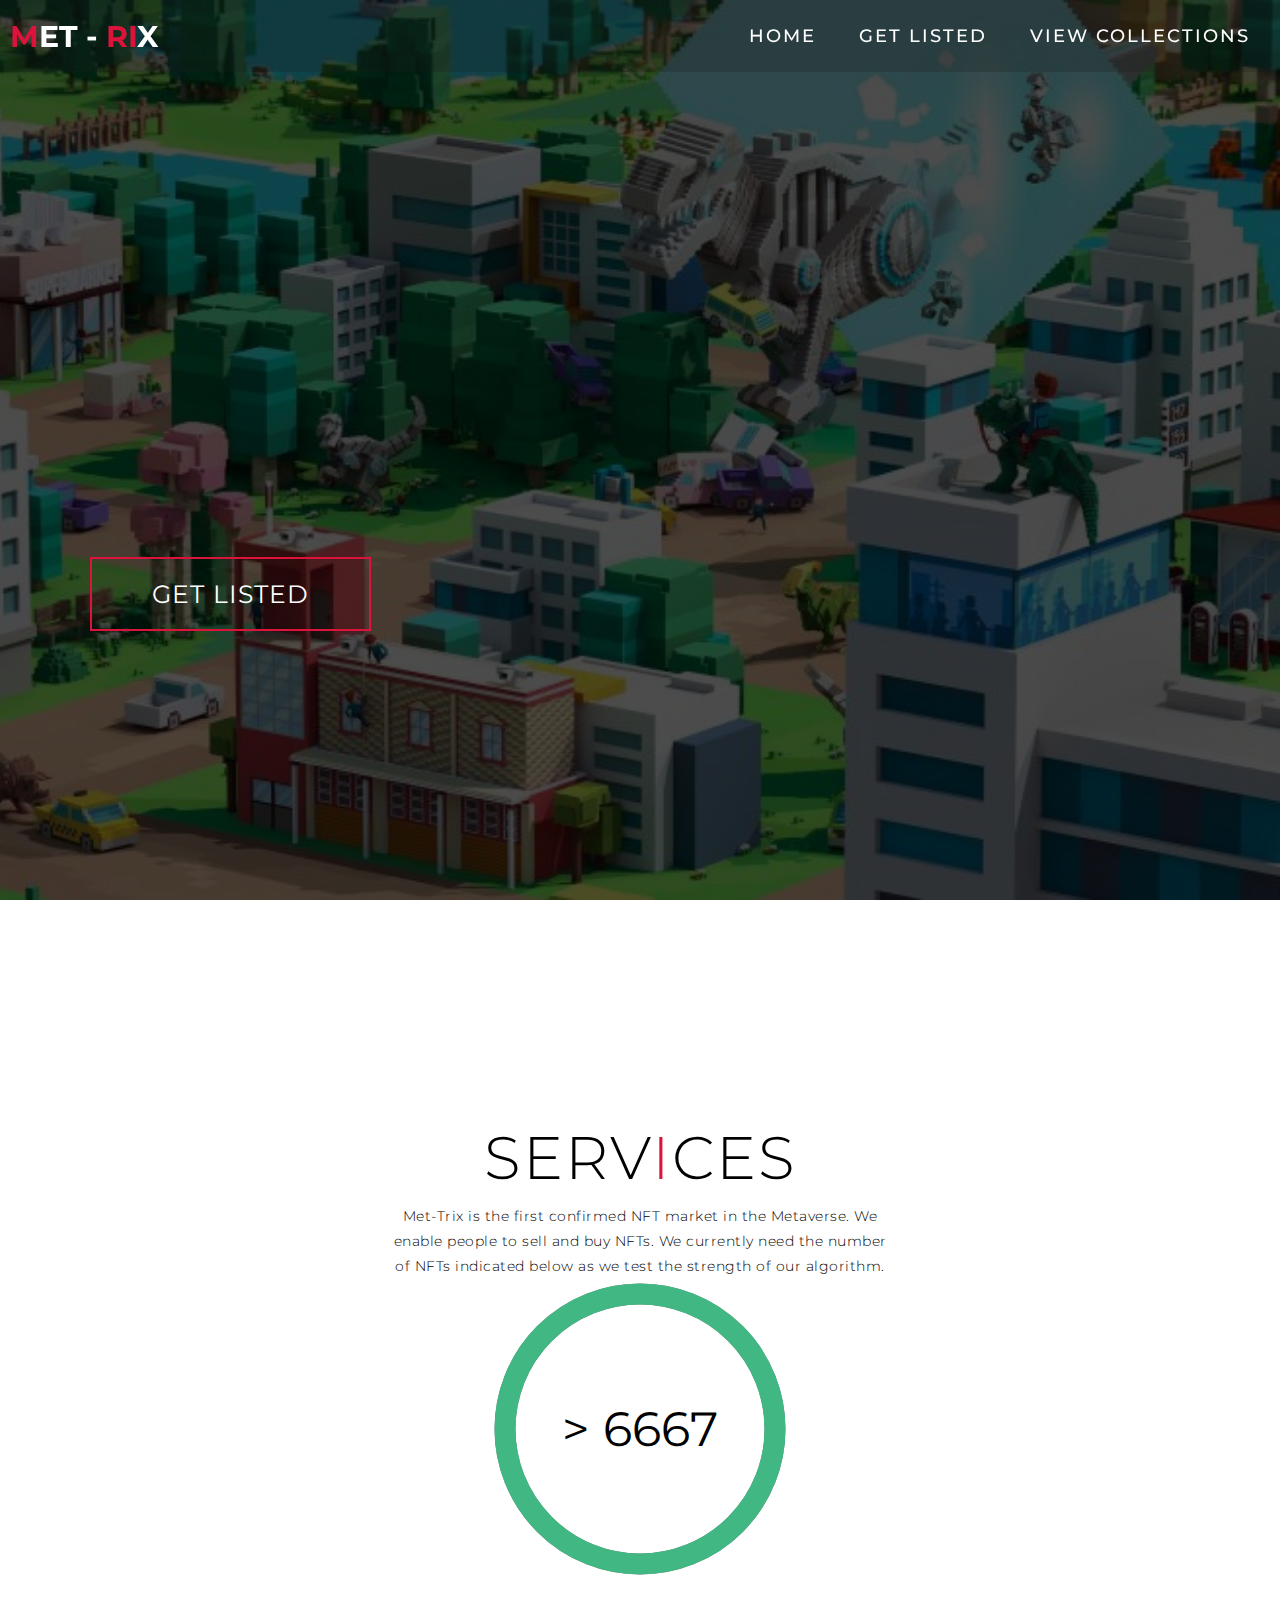
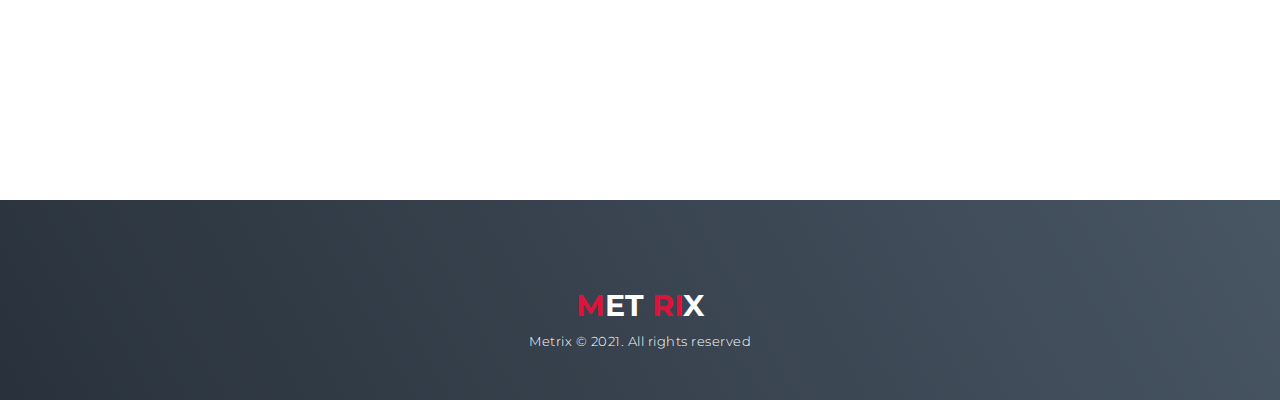
==== index.html @ 2c33fb9d "Add files via upload" ====
<!DOCTYPE html>
<html lang="en">

<head>
  <meta charset="UTF-8">
  <meta name="viewport" content="width=device-width, initial-scale=1.0">
  <link rel="stylesheet" href="style.css">
  <title>Met-rix</title>
</head>

<body>
  <!-- Header -->
  <section id="header">
    <div class="header container">
      <div class="nav-bar">
        <div class="brand">
          <a href="#hero">
            <h1><span>M</span>et - <span>ri</span>X</h1>
          </a>
        </div>
        <div class="nav-list">
          <div class="hamburger">
            <div class="bar"></div>
          </div>
          <ul>
            <li><a href="#hero" data-after="Home">Home</a></li>
            <li><a href="getlisted.html" data-after="get listed">Get Listed</a></li>
            <li><a href="#projects" data-after="Projects">View Collections</a></li>
            </ul>
        </div>
      </div>
    </div>
  </section>
  <!-- End Header -->


  <!-- Hero Section  -->
  <section id="hero">
    <div class="hero container">
      <div>
        <h1>Populate, <span></span></h1>
        <h1>NFTs in the <span></span></h1>
        <h1>Metaverse <span></span></h1>
        <a href="getlisted.html" type="button" class="cta">Get listed</a>
      </div>
    </div>
  </section>
  <!-- End Hero Section  -->

  <!-- Service Section -->
  <section id="services">
    <div class="services container">
      <div class="service-top">
        <h1 class="section-title">Serv<span>i</span>ces</h1>
        <p>Met-Trix is the first confirmed NFT market in the Metaverse. We enable people to sell and buy NFTs. We currently need the number of NFTs indicated below as we test the strength of our algorithm. </p>
        <div id="counter" align='center'></div>
      </div>
     
    </div>
  </section>
  <!-- End Service Section -->

  <!-- End Contact Section -->

  <!-- Footer -->
  <section id="footer">
    <div class="footer container">
      <div class="brand">
        <h1><span>M</span>et <span>ri</span>X</h1>
      </div>
      
      
      <p>Metrix © 2021. All rights reserved</p>
    </div>
  </section>
  <!-- End Footer -->
  <script src="./app.js"></script>
</body>

</html>
---- style.css ----
@import 'https://fonts.googleapis.com/css?family=Montserrat:300, 400, 700&display=swap';
* {
	padding: 0;
	margin: 0;
	box-sizing: border-box;
}
html {
	font-size: 10px;
	font-family: 'Montserrat', sans-serif;
	scroll-behavior: smooth;
}
a {
	text-decoration: none;
}
.container {
	min-height: 100vh;
	width: 100%;
	display: flex;
	align-items: center;
	justify-content: center;
}
img {
	height: 100%;
	width: 100%;
	object-fit: cover;
}
p {
	color: black;
	font-size: 1.4rem;
	margin-top: 5px;
	line-height: 2.5rem;
	font-weight: 300;
	letter-spacing: 0.05rem;
}
.section-title {
	font-size: 4rem;
	font-weight: 300;
	color: black;
	margin-bottom: 10px;
	text-transform: uppercase;
	letter-spacing: 0.2rem;
	text-align: center;
}
.section-title span {
	color: crimson;
}

.cta {
	display: inline-block;
	padding: 10px 30px;
	color: white;
	background-color: transparent;
	border: 2px solid crimson;
	font-size: 2rem;
	text-transform: uppercase;
	letter-spacing: 0.1rem;
	margin-top: 30px;
	transition: 0.3s ease;
	transition-property: background-color, color;
}
.cta:hover {
	color: white;
	background-color: crimson;
}
.brand h1 {
	font-size: 3rem;
	text-transform: uppercase;
	color: white;
}
.brand h1 span {
	color: crimson;
}

/* Header section */
#header {
	position: fixed;
	z-index: 1000;
	left: 0;
	top: 0;
	width: 100vw;
	height: auto;
}
#header .header {
	min-height: 8vh;
	background-color: rgba(31, 30, 30, 0.24);
	transition: 0.3s ease background-color;
}
#header .nav-bar {
	display: flex;
	align-items: center;
	justify-content: space-between;
	width: 100%;
	height: 100%;
	max-width: 1300px;
	padding: 0 10px;
}
#header .nav-list ul {
	list-style: none;
	position: absolute;
	background-color: rgb(31, 30, 30);
	width: 100vw;
	height: 100vh;
	left: 100%;
	top: 0;
	display: flex;
	flex-direction: column;
	justify-content: center;
	align-items: center;
	z-index: 1;
	overflow-x: hidden;
	transition: 0.5s ease left;
}
#header .nav-list ul.active {
	left: 0%;
}
#header .nav-list ul a {
	font-size: 2.5rem;
	font-weight: 500;
	letter-spacing: 0.2rem;
	text-decoration: none;
	color: white;
	text-transform: uppercase;
	padding: 20px;
	display: block;
}
#header .nav-list ul a::after {
	content: attr(data-after);
	position: absolute;
	top: 50%;
	left: 50%;
	transform: translate(-50%, -50%) scale(0);
	color: rgba(240, 248, 255, 0.021);
	font-size: 13rem;
	letter-spacing: 50px;
	z-index: -1;
	transition: 0.3s ease letter-spacing;
}
#header .nav-list ul li:hover a::after {
	transform: translate(-50%, -50%) scale(1);
	letter-spacing: initial;
}
#header .nav-list ul li:hover a {
	color: crimson;
}
#header .hamburger {
	height: 60px;
	width: 60px;
	display: inline-block;
	border: 3px solid white;
	border-radius: 50%;
	position: relative;
	display: flex;
	align-items: center;
	justify-content: center;
	z-index: 100;
	cursor: pointer;
	transform: scale(0.8);
	margin-right: 20px;
}
#header .hamburger:after {
	position: absolute;
	content: '';
	height: 100%;
	width: 100%;
	border-radius: 50%;
	border: 3px solid white;
	animation: hamburger_puls 1s ease infinite;
}
#header .hamburger .bar {
	height: 2px;
	width: 30px;
	position: relative;
	background-color: white;
	z-index: -1;
}
#header .hamburger .bar::after,
#header .hamburger .bar::before {
	content: '';
	position: absolute;
	height: 100%;
	width: 100%;
	left: 0;
	background-color: white;
	transition: 0.3s ease;
	transition-property: top, bottom;
}
#header .hamburger .bar::after {
	top: 8px;
}
#header .hamburger .bar::before {
	bottom: 8px;
}
#header .hamburger.active .bar::before {
	bottom: 0;
}
#header .hamburger.active .bar::after {
	top: 0;
}
/* End Header section */

/* Hero Section */
#hero {
	background-image: url(./img/bg_hero1.jpeg);
	background-size: cover;
	background-position: top center;
	position: relative;
	z-index: 1;
}
#hero::after {
	content: '';
	position: absolute;
	left: 0;
	top: 0;
	height: 100%;
	width: 100%;
	background-color: black;
	opacity: 0.7;
	z-index: -1;
}
#hero .hero {
	max-width: 1200px;
	margin: 0 auto;
	padding: 0 50px;
	justify-content: flex-start;
}
#hero h1 {
	display: block;
	width: fit-content;
	font-size: 4rem;
	position: relative;
	color: transparent;
	animation: text_reveal 0.5s ease forwards;
	animation-delay: 1s;
}
#hero h1:nth-child(1) {
	animation-delay: 1s;
}
#hero h1:nth-child(2) {
	animation-delay: 2s;
}
#hero h1:nth-child(3) {
	animation: text_reveal_name 0.5s ease forwards;
	animation-delay: 3s;
}
#hero h1 span {
	position: absolute;
	top: 0;
	left: 0;
	height: 100%;
	width: 0;
	background-color: crimson;
	animation: text_reveal_box 1s ease;
	animation-delay: 0.5s;
}
#hero h1:nth-child(1) span {
	animation-delay: 0.5s;
}
#hero h1:nth-child(2) span {
	animation-delay: 1.5s;
}
#hero h1:nth-child(3) span {
	animation-delay: 2.5s;
}

/* End Hero Section */

/* Services Section */
#services .services {
	flex-direction: column;
	text-align: center;
	max-width: 1500px;
	margin: 0 auto;
	padding: 100px 0;
}
#services .service-top {
	max-width: 500px;
	margin: 0 auto;
}
#services .service-bottom {
	display: flex;
	align-items: center;
	justify-content: center;
	flex-wrap: wrap;
	margin-top: 50px;
}
#services .service-item {
	flex-basis: 80%;
	display: flex;
	align-items: flex-start;
	justify-content: center;
	flex-direction: column;
	padding: 30px;
	border-radius: 10px;
	background-image: url(./img/img-1.png);
	background-size: cover;
	margin: 10px 5%;
	position: relative;
	z-index: 1;
	overflow: hidden;
}
#services .service-item::after {
	content: '';
	position: absolute;
	left: 0;
	top: 0;
	height: 100%;
	width: 100%;
	background-image: linear-gradient(60deg, #29323c 0%, #485563 100%);
	opacity: 0.9;
	z-index: -1;
}
#services .service-bottom .icon {
	height: 80px;
	width: 80px;
	margin-bottom: 20px;
}
#services .service-item h2 {
	font-size: 2rem;
	color: white;
	margin-bottom: 10px;
	text-transform: uppercase;
}
#services .service-item p {
	color: white;
	text-align: left;
}
/* End Services Section */

/* Projects section */
#projects .projects {
	flex-direction: column;
	max-width: 1200px;
	margin: 0 auto;
	padding: 100px 0;
}
#projects .projects-header h1 {
	margin-bottom: 50px;
}
#projects .all-projects {
	display: flex;
	align-items: center;
	justify-content: center;
	flex-direction: column;
}
#projects .project-item {
	display: flex;
	align-items: center;
	justify-content: center;
	flex-direction: column;
	width: 80%;
	margin: 20px auto;
	overflow: hidden;
	border-radius: 10px;
}
#projects .project-info {
	padding: 30px;
	flex-basis: 50%;
	height: 100%;
	display: flex;
	align-items: flex-start;
	justify-content: center;
	flex-direction: column;
	background-image: linear-gradient(60deg, #29323c 0%, #485563 100%);
	color: white;
}
#projects .project-info h1 {
	font-size: 4rem;
	font-weight: 500;
}
#projects .project-info h2 {
	font-size: 1.8rem;
	font-weight: 500;
	margin-top: 10px;
}
#projects .project-info p {
	color: white;
}
#projects .project-img {
	flex-basis: 50%;
	height: 300px;
	overflow: hidden;
	position: relative;
}
#projects .project-img:after {
	content: '';
	position: absolute;
	left: 0;
	top: 0;
	height: 100%;
	width: 100%;
	background-image: linear-gradient(60deg, #29323c 0%, #485563 100%);
	opacity: 0.7;
}
#projects .project-img img {
	transition: 0.3s ease transform;
}
#projects .project-item:hover .project-img img {
	transform: scale(1.1);
}
/* End Projects section */

/* About Section */
#about .about {
	flex-direction: column-reverse;
	text-align: center;
	max-width: 1200px;
	margin: 0 auto;
	padding: 100px 20px;
}
#about .col-left {
	width: 250px;
	height: 360px;
}
#about .col-right {
	width: 100%;
}
#about .col-right h2 {
	font-size: 1.8rem;
	font-weight: 500;
	letter-spacing: 0.2rem;
	margin-bottom: 10px;
}
#about .col-right p {
	margin-bottom: 20px;
}
#about .col-right .cta {
	color: black;
	margin-bottom: 50px;
	padding: 10px 20px;
	font-size: 2rem;
}
#about .col-left .about-img {
	height: 100%;
	width: 100%;
	position: relative;
	border: 10px solid white;
}
#about .col-left .about-img::after {
	content: '';
	position: absolute;
	left: -33px;
	top: 19px;
	height: 98%;
	width: 98%;
	border: 7px solid crimson;
	z-index: -1;
}
/* End About Section */

/* contact Section */
#contact .contact {
	flex-direction: column;
	max-width: 1200px;
	margin: 0 auto;
	width: 90%;
}
#contact .contact-items {
	/* max-width: 400px; */
	width: 100%;
}
#contact .contact-item {
	width: 80%;
	padding: 20px;
	text-align: center;
	border-radius: 10px;
	padding: 30px;
	margin: 30px;
	display: flex;
	justify-content: center;
	align-items: center;
	flex-direction: column;
	box-shadow: 0px 0px 18px 0 #0000002c;
	transition: 0.3s ease box-shadow;
}
#contact .contact-item:hover {
	box-shadow: 0px 0px 5px 0 #0000002c;
}
#contact .icon {
	width: 70px;
	margin: 0 auto;
	margin-bottom: 10px;
}
#contact .contact-info h1 {
	font-size: 2.5rem;
	font-weight: 500;
	margin-bottom: 5px;
}
#contact .contact-info h2 {
	font-size: 1.3rem;
	line-height: 2rem;
	font-weight: 500;
}
/*End contact Section */

/* Footer */
#footer {
	background-image: linear-gradient(60deg, #29323c 0%, #485563 100%);
}
#footer .footer {
	min-height: 200px;
	flex-direction: column;
	padding-top: 50px;
	padding-bottom: 10px;
}
#footer h2 {
	color: white;
	font-weight: 500;
	font-size: 1.8rem;
	letter-spacing: 0.1rem;
	margin-top: 10px;
	margin-bottom: 10px;
}
#footer .social-icon {
	display: flex;
	margin-bottom: 30px;
}
#footer .social-item {
	height: 50px;
	width: 50px;
	margin: 0 5px;
}
#footer .social-item img {
	filter: grayscale(1);
	transition: 0.3s ease filter;
}
#footer .social-item:hover img {
	filter: grayscale(0);
}
#footer p {
	color: white;
	font-size: 1.3rem;
}
/* End Footer */

/* Keyframes */
@keyframes hamburger_puls {
	0% {
		opacity: 1;
		transform: scale(1);
	}
	100% {
		opacity: 0;
		transform: scale(1.4);
	}
}
@keyframes text_reveal_box {
	50% {
		width: 100%;
		left: 0;
	}
	100% {
		width: 0;
		left: 100%;
	}
}
@keyframes text_reveal {
	100% {
		color: white;
	}
}
@keyframes text_reveal_name {
	100% {
		color: crimson;
		font-weight: 500;
	}
}
/* End Keyframes */

/* Media Query For Tablet */
@media only screen and (min-width: 768px) {
	.cta {
		font-size: 2.5rem;
		padding: 20px 60px;
	}
	h1.section-title {
		font-size: 6rem;
	}

	/* Hero */
	#hero h1 {
		font-size: 7rem;
	}
	/* End Hero */

	/* Services Section */
	#services .service-bottom .service-item {
		flex-basis: 45%;
		margin: 2.5%;
	}
	/* End Services Section */

	/* Project */
	#projects .project-item {
		flex-direction: row;
	}
	#projects .project-item:nth-child(even) {
		flex-direction: row-reverse;
	}
	#projects .project-item {
		height: 400px;
		margin: 0;
		width: 100%;
		border-radius: 0;
	}
	#projects .all-projects .project-info {
		height: 100%;
	}
	#projects .all-projects .project-img {
		height: 100%;
	}
	/* End Project */

	/* About */
	#about .about {
		flex-direction: row;
	}
	#about .col-left {
		width: 600px;
		height: 400px;
		padding-left: 60px;
	}
	#about .about .col-left .about-img::after {
		left: -45px;
		top: 34px;
		height: 98%;
		width: 98%;
		border: 10px solid crimson;
	}
	#about .col-right {
		text-align: left;
		padding: 30px;
	}
	#about .col-right h1 {
		text-align: left;
	}
	/* End About */

	/* contact  */
	#contact .contact {
		flex-direction: column;
		padding: 100px 0;
		align-items: center;
		justify-content: center;
		min-width: 20vh;
	}
	#contact .contact-items {
		width: 100%;
		display: flex;
		flex-direction: row;
		justify-content: space-evenly;
		margin: 0;
	}
	#contact .contact-item {
		width: 30%;
		margin: 0;
		flex-direction: row;
	}
	#contact .contact-item .icon {
		height: 100px;
		width: 100px;
	}
	#contact .contact-item .icon img {
		object-fit: contain;
	}
	#contact .contact-item .contact-info {
		width: 100%;
		text-align: left;
		padding-left: 20px;
	}
	/* End contact  */
}
/* End Media Query For Tablet */

/* Media Query For Desktop */
@media only screen and (min-width: 1200px) {
	/* header */
	#header .hamburger {
		display: none;
	}
	#header .nav-list ul {
		position: initial;
		display: block;
		height: auto;
		width: fit-content;
		background-color: transparent;
	}
	#header .nav-list ul li {
		display: inline-block;
	}
	#header .nav-list ul li a {
		font-size: 1.8rem;
	}
	#header .nav-list ul a:after {
		display: none;
	}
	/* End header */

	#services .service-bottom .service-item {
		flex-basis: 22%;
		margin: 1.5%;
	}
}
/* End  Media Query For Desktop */




.base-timer {
	position: relative;
	width: 300px;
	height: 300px;
  }
  
  .base-timer__svg {
	transform: scaleX(-1);
  }
  
  .base-timer__circle {
	fill: none;
	stroke: none;
  }
  
  .base-timer__path-elapsed {
	stroke-width: 7px;
	stroke: grey;
  }
  
  .base-timer__path-remaining {
	stroke-width: 7px;
	stroke-linecap: round;
	transform: rotate(90deg);
	transform-origin: center;
	transition: 1s linear all;
	fill-rule: nonzero;
	stroke: currentColor;
  }
  
  .base-timer__path-remaining.green {
	color: rgb(65, 184, 131);
  }
  
  .base-timer__path-remaining.orange {
	color: orange;
  }
  
  .base-timer__path-remaining.red {
	color: red;
  }
  
  .base-timer__label {
	position: absolute;
	width: 300px;
	height: 300px;
	top: 0;
	display: flex;
	align-items: center;
	justify-content: center;
	font-size: 48px;
  }
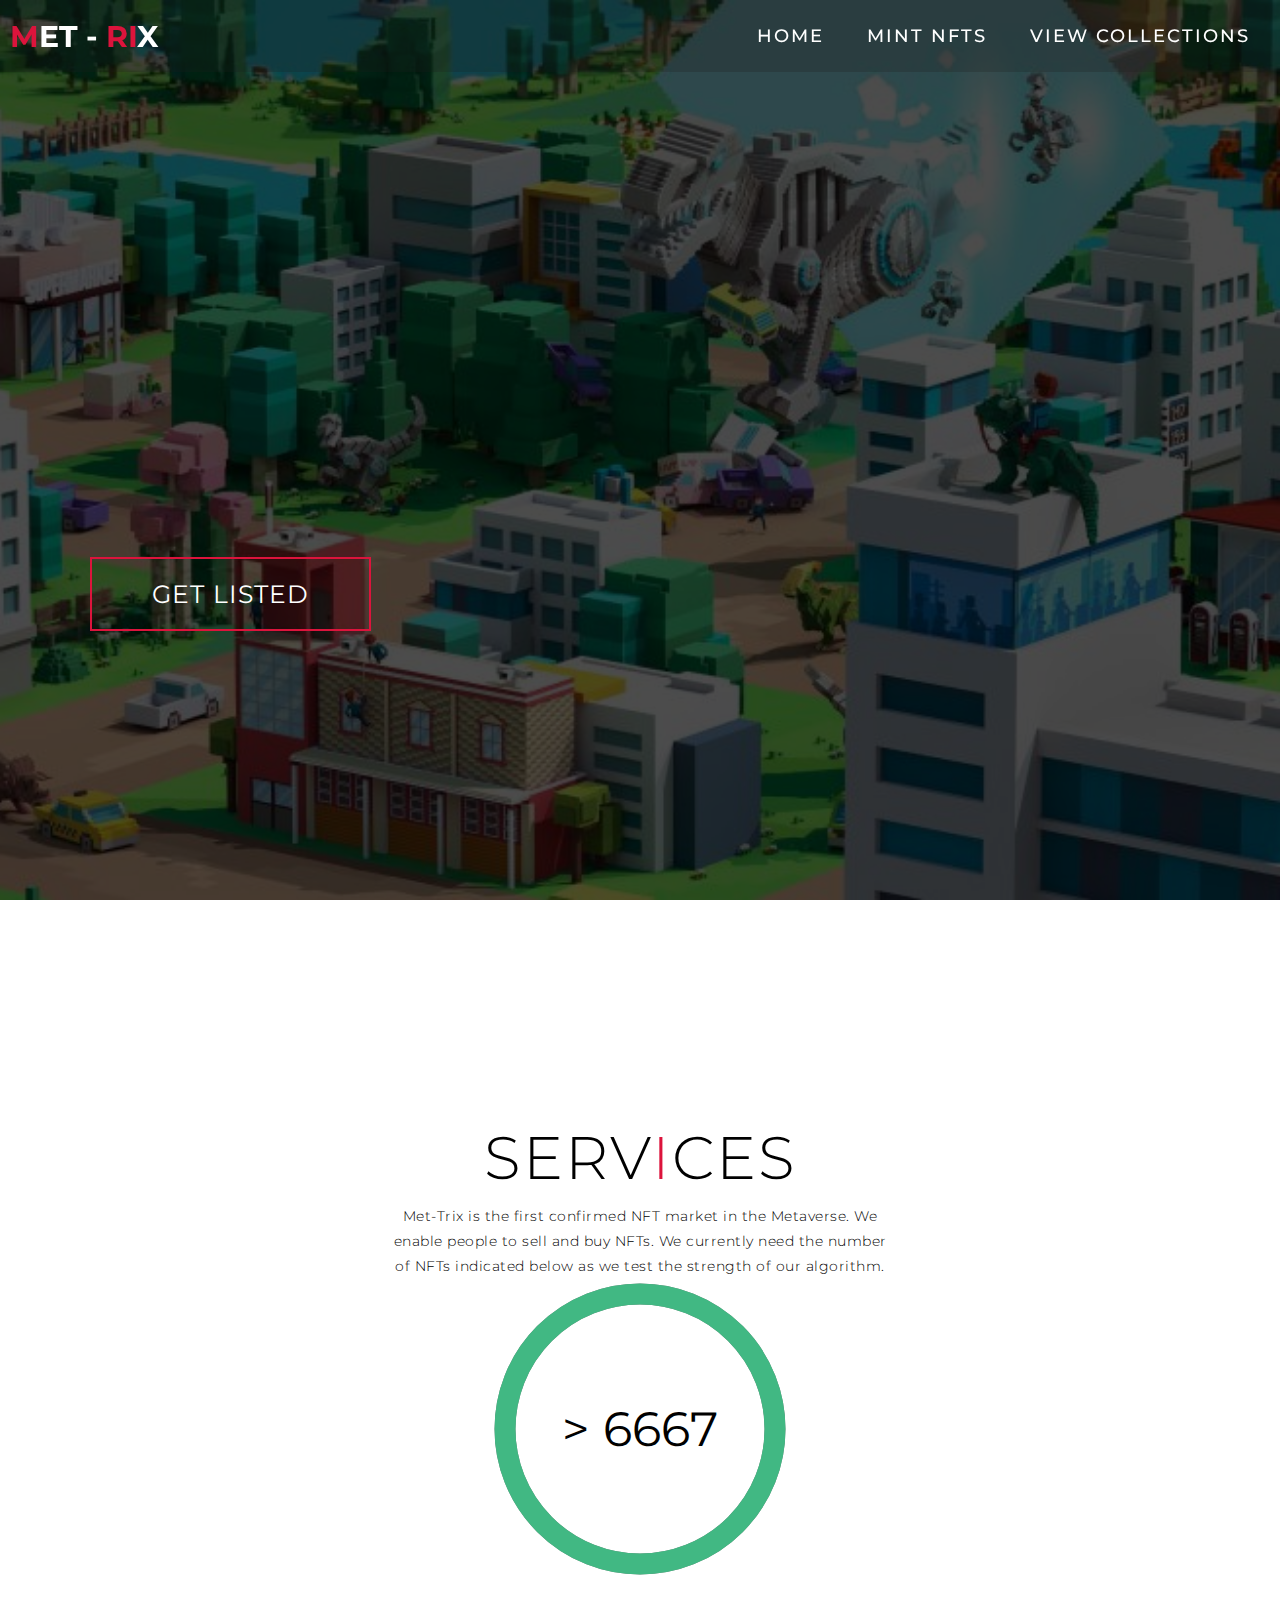
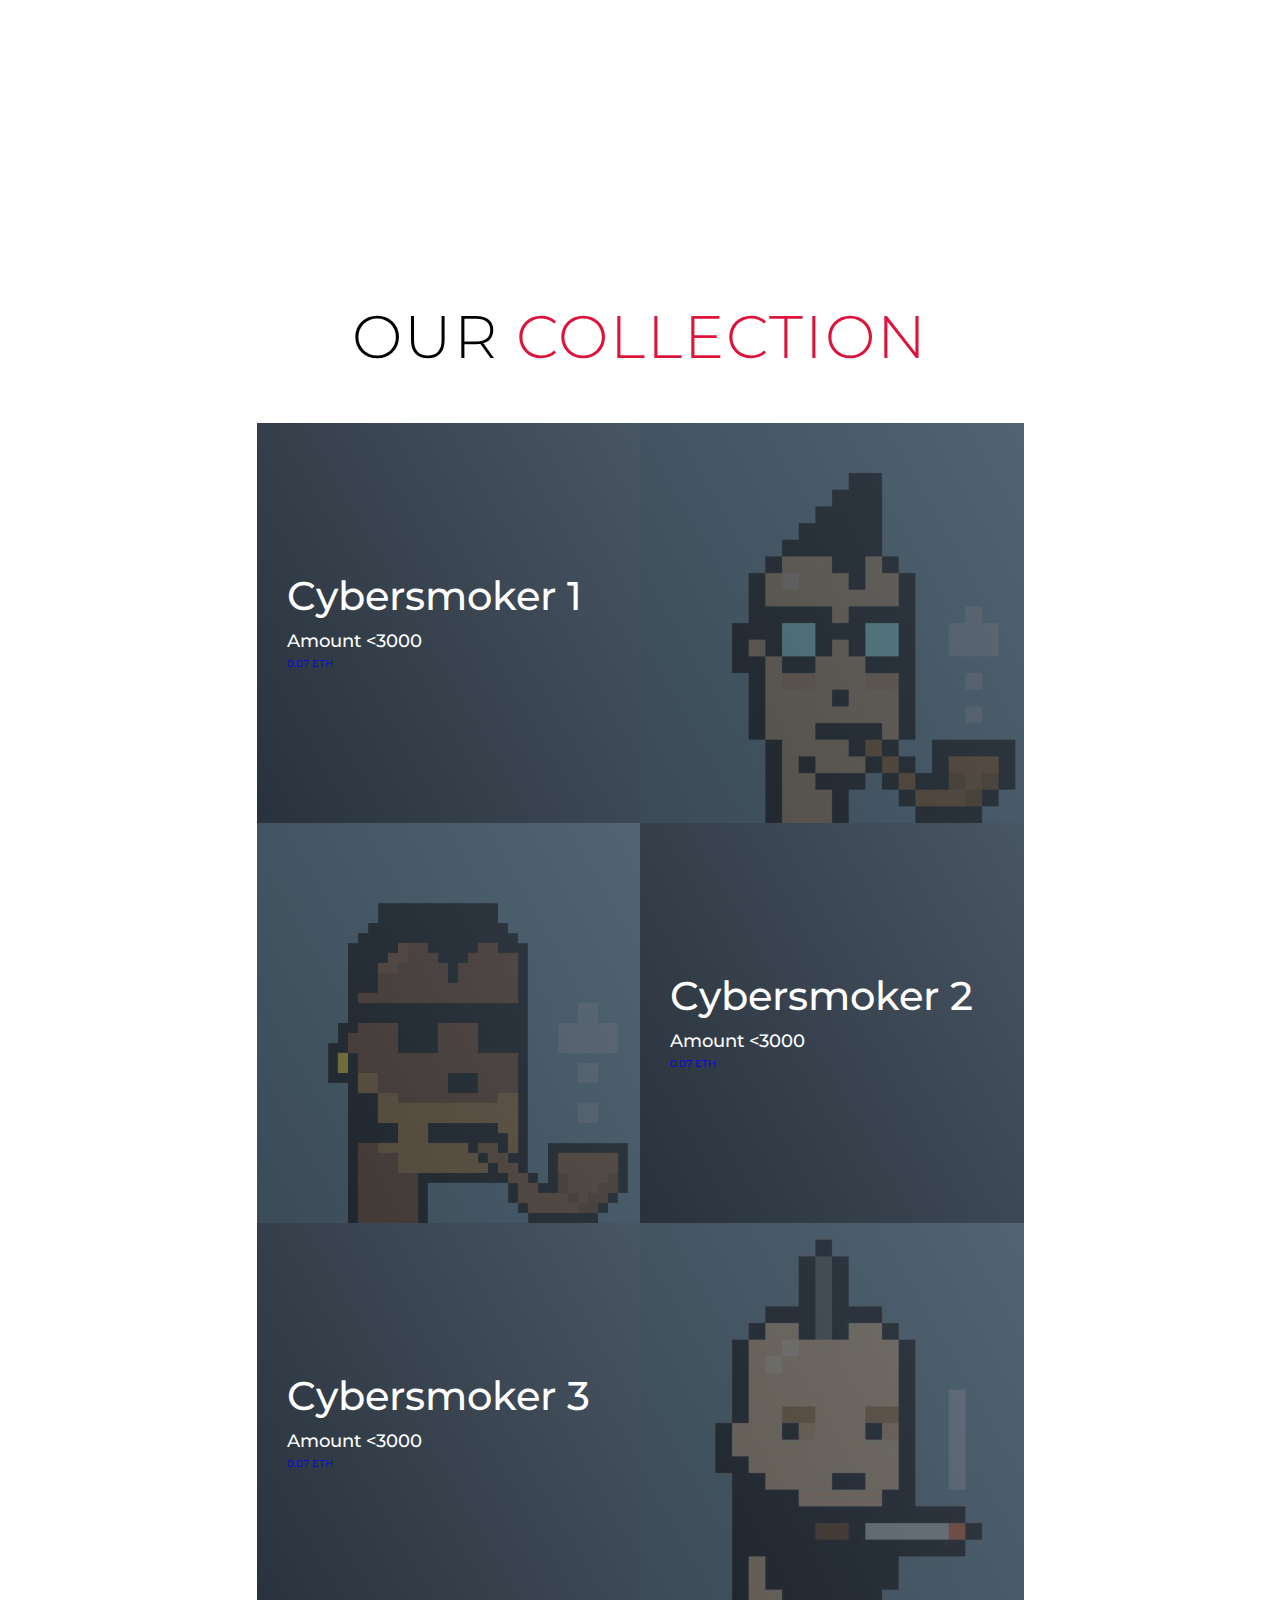
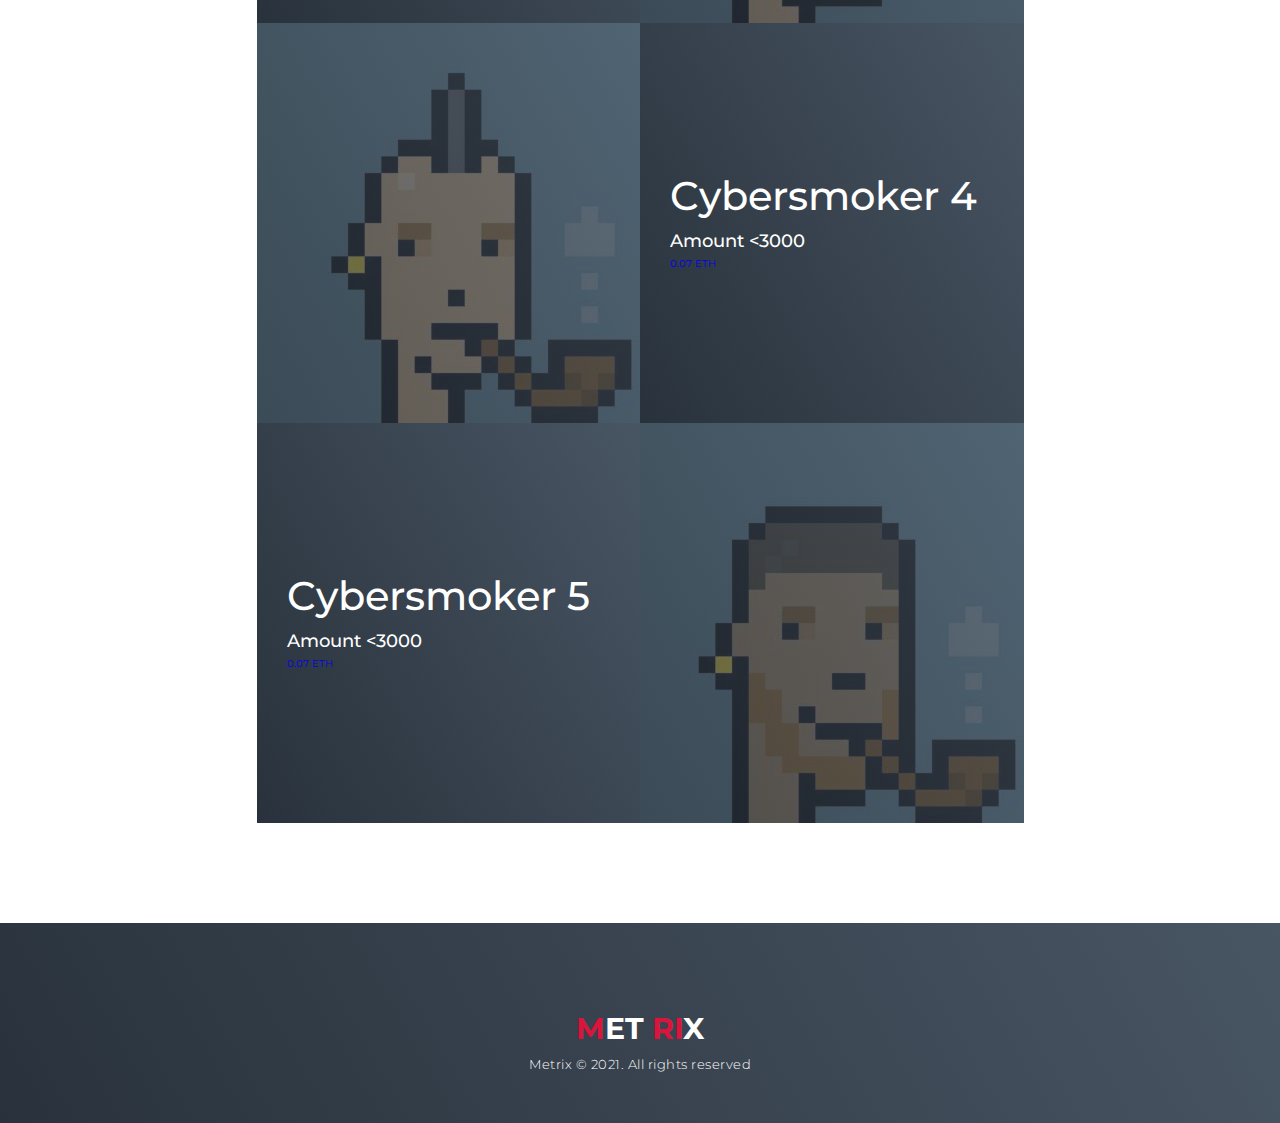
==== commit 39aaeb8f: "Add files via upload" ====
--- a/index.html
+++ b/index.html
@@ -24,7 +24,7 @@
           </div>
           <ul>
             <li><a href="#hero" data-after="Home">Home</a></li>
-            <li><a href="getlisted.html" data-after="get listed">Get Listed</a></li>
+            <li><a href="getlisted.html" data-after="get listed">Mint NFTs</a></li>
             <li><a href="#projects" data-after="Projects">View Collections</a></li>
             </ul>
         </div>
@@ -60,6 +60,116 @@
   </section>
   <!-- End Service Section -->
 
+
+    <!-- Projects Section -->
+    <section id="projects">
+      <div class="projects container">
+        <div class="projects-header">
+          <h1 class="section-title">Our <span>Collection</span></h1>
+        </div>
+        <div class="all-projects">
+          <div class="project-item">
+            <div class="project-info">
+              <h1>Cybersmoker 1</h1>
+              <h2>Amount <3000</h2>
+              <p>
+                <div>
+                  <a class="buy-with-crypto"
+                     href="https://commerce.coinbase.com/checkout/4ca9aadd-3eb0-4e63-b3d4-2dcdfed12832">
+                    0.07 ETH
+                  </a>
+                  <script src="https://commerce.coinbase.com/v1/checkout.js?version=201807">
+                  </script>
+                </div>
+              </p>
+            </div>
+            <div class="project-img">
+              <img src="./img/crap/image1.png" alt="img">
+            </div>
+          </div>
+          <div class="project-item">
+            <div class="project-info">
+              <h1>Cybersmoker 2</h1>
+              <h2>Amount <3000</h2>
+              <p>
+                <div>
+                  <a class="buy-with-crypto"
+                     href="https://commerce.coinbase.com/checkout/4ca9aadd-3eb0-4e63-b3d4-2dcdfed12832">
+                    0.07 ETH
+                  </a>
+                  <script src="https://commerce.coinbase.com/v1/checkout.js?version=201807">
+                  </script>
+                </div>
+              </p>
+            </div>
+            <div class="project-img">
+              <img src="./img/crap/image2.png" alt="img">
+            </div>
+          </div>
+          <div class="project-item">
+            <div class="project-info">
+              <h1>Cybersmoker 3</h1>
+              <h2>Amount <3000</h2>
+              <p>
+                <div>
+                  <a class="buy-with-crypto"
+                     href="https://commerce.coinbase.com/checkout/4ca9aadd-3eb0-4e63-b3d4-2dcdfed12832">
+                    0.07 ETH
+                  </a>
+                  <script src="https://commerce.coinbase.com/v1/checkout.js?version=201807">
+                  </script>
+                </div>
+              </p>
+            </div>
+            <div class="project-img">
+              <img src="./img/crap/image3.jfif" alt="img">
+            </div>
+          </div>
+          <div class="project-item">
+            <div class="project-info">
+              <h1>Cybersmoker 4</h1>
+              <h2>Amount <3000</h2>
+              <p>
+                <div>
+                  <a class="buy-with-crypto"
+                     href="https://commerce.coinbase.com/checkout/4ca9aadd-3eb0-4e63-b3d4-2dcdfed12832">
+                    0.07 ETH
+                  </a>
+                  <script src="https://commerce.coinbase.com/v1/checkout.js?version=201807">
+                  </script>
+                </div>
+              </p>
+            </div>
+            <div class="project-img">
+              <img src="./img/crap/image4.jfif" alt="img">
+            </div>
+          </div>
+          <div class="project-item">
+            <div class="project-info">
+              <h1>Cybersmoker 5</h1>
+              <h2>Amount <3000</h2>
+              <p>
+                <div>
+                  <a class="buy-with-crypto"
+                     href="https://commerce.coinbase.com/checkout/4ca9aadd-3eb0-4e63-b3d4-2dcdfed12832">
+                    0.07 ETH
+                  </a>
+                  <script src="https://commerce.coinbase.com/v1/checkout.js?version=201807">
+                  </script>
+                </div>
+              </p>
+            </div>
+            <div class="project-img">
+              <img src="./img/crap/image5.jfif" alt="img">
+            </div>
+          </div>
+        </div>
+      </div>
+    </section>
+    <!-- End Projects Section -->
+  
+
+
   <!-- End Contact Section -->
 
   <!-- Footer -->
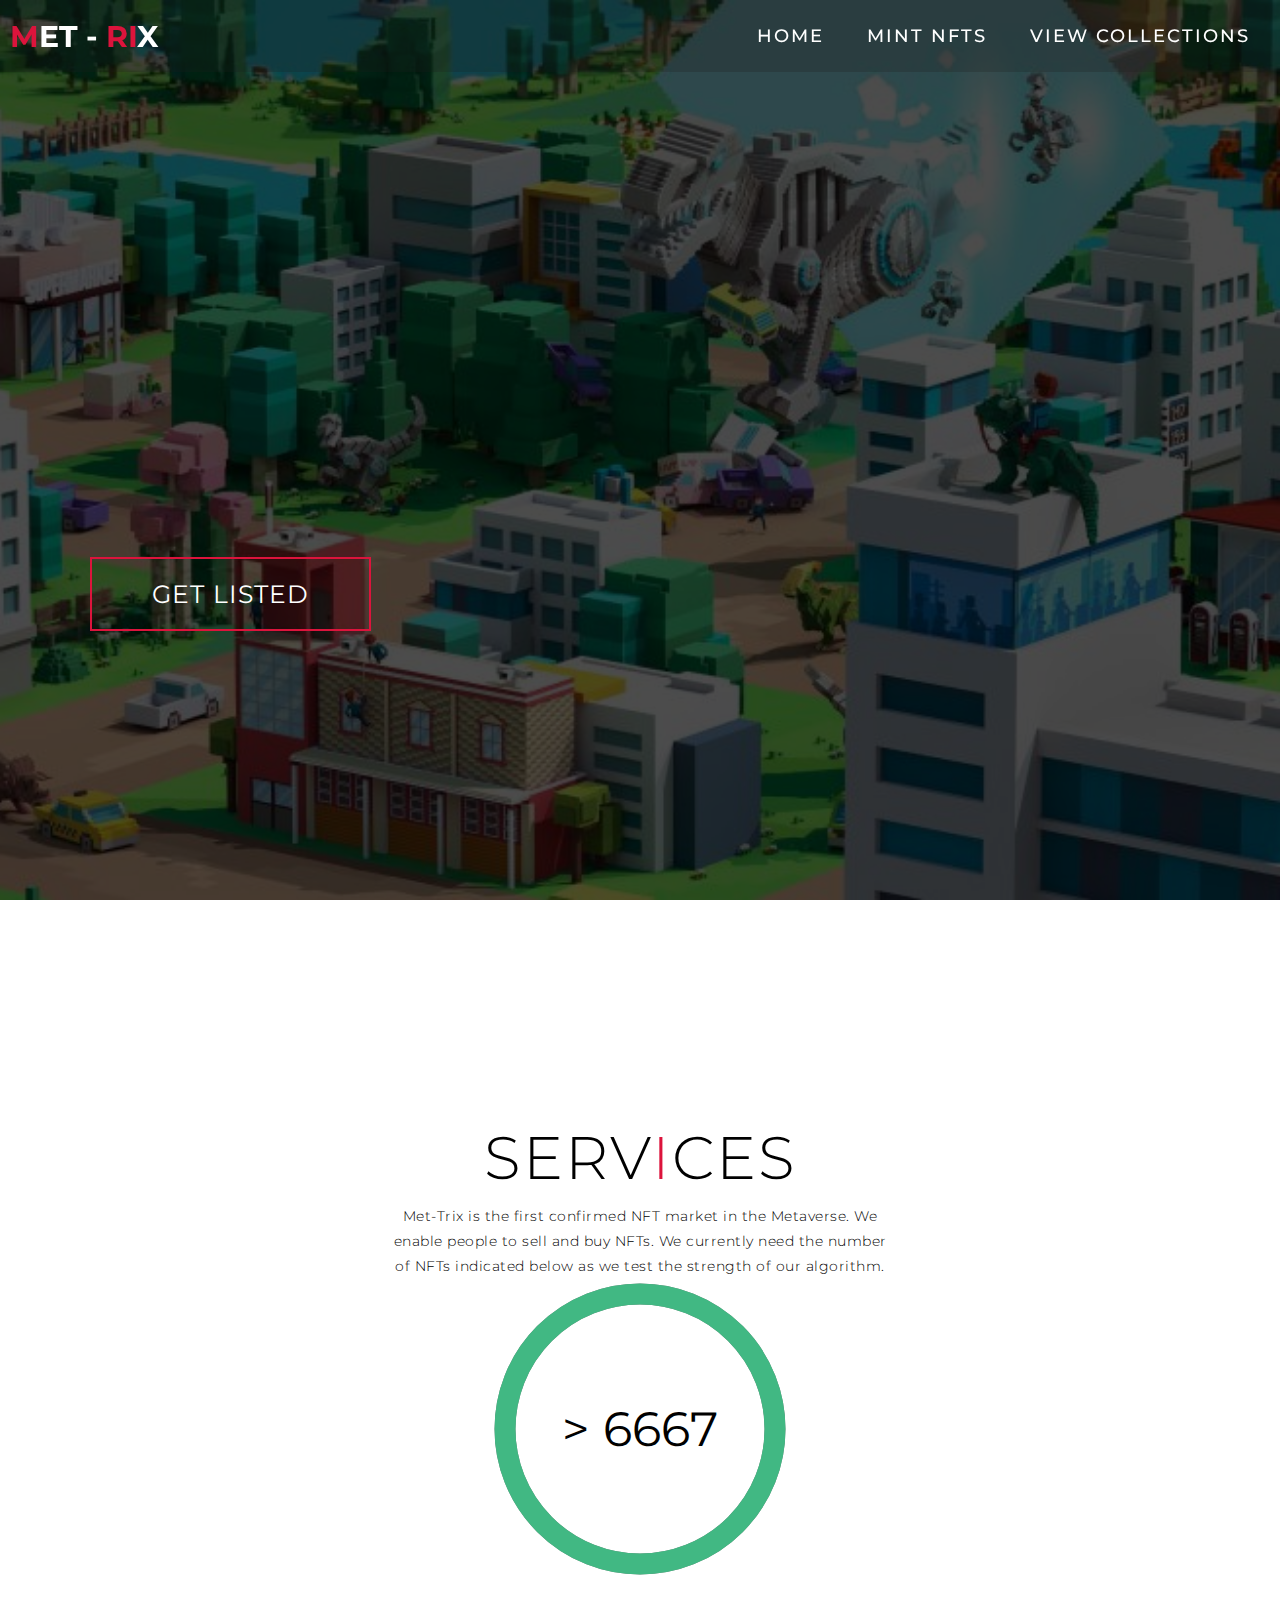
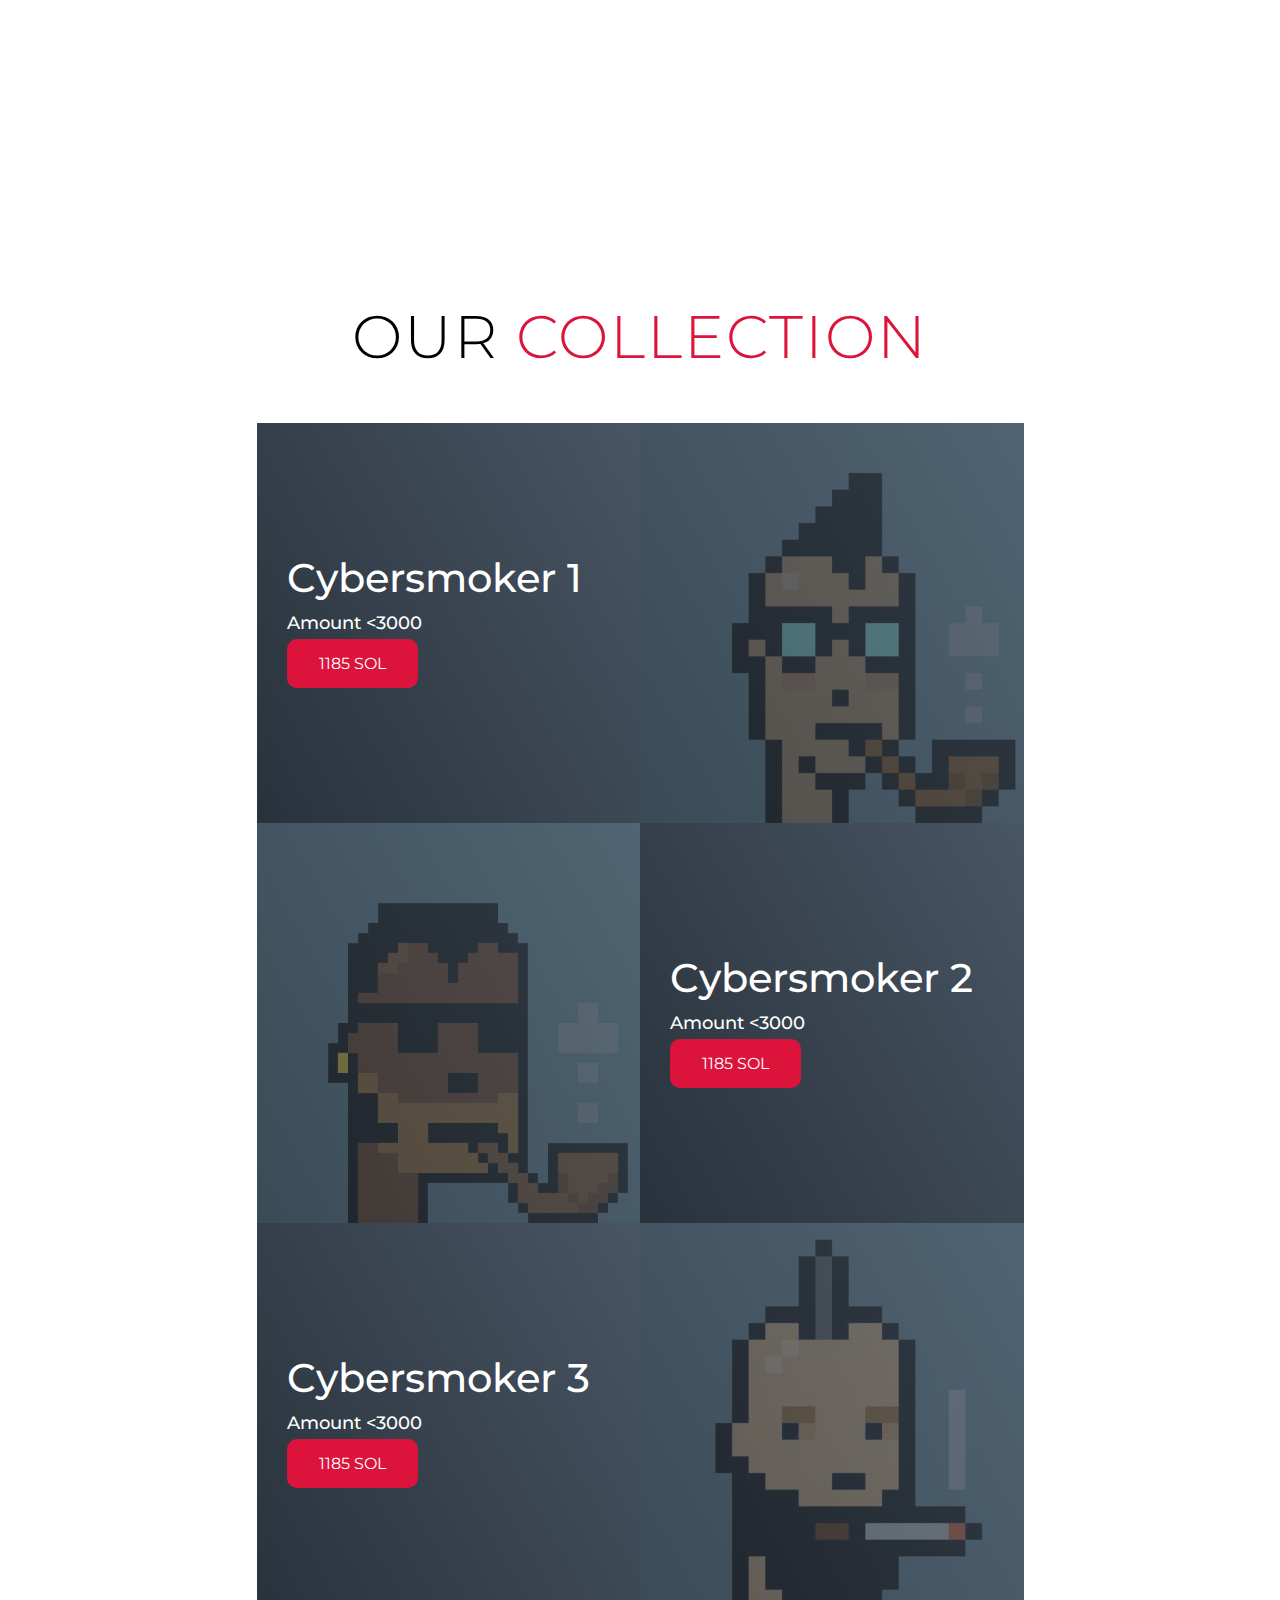
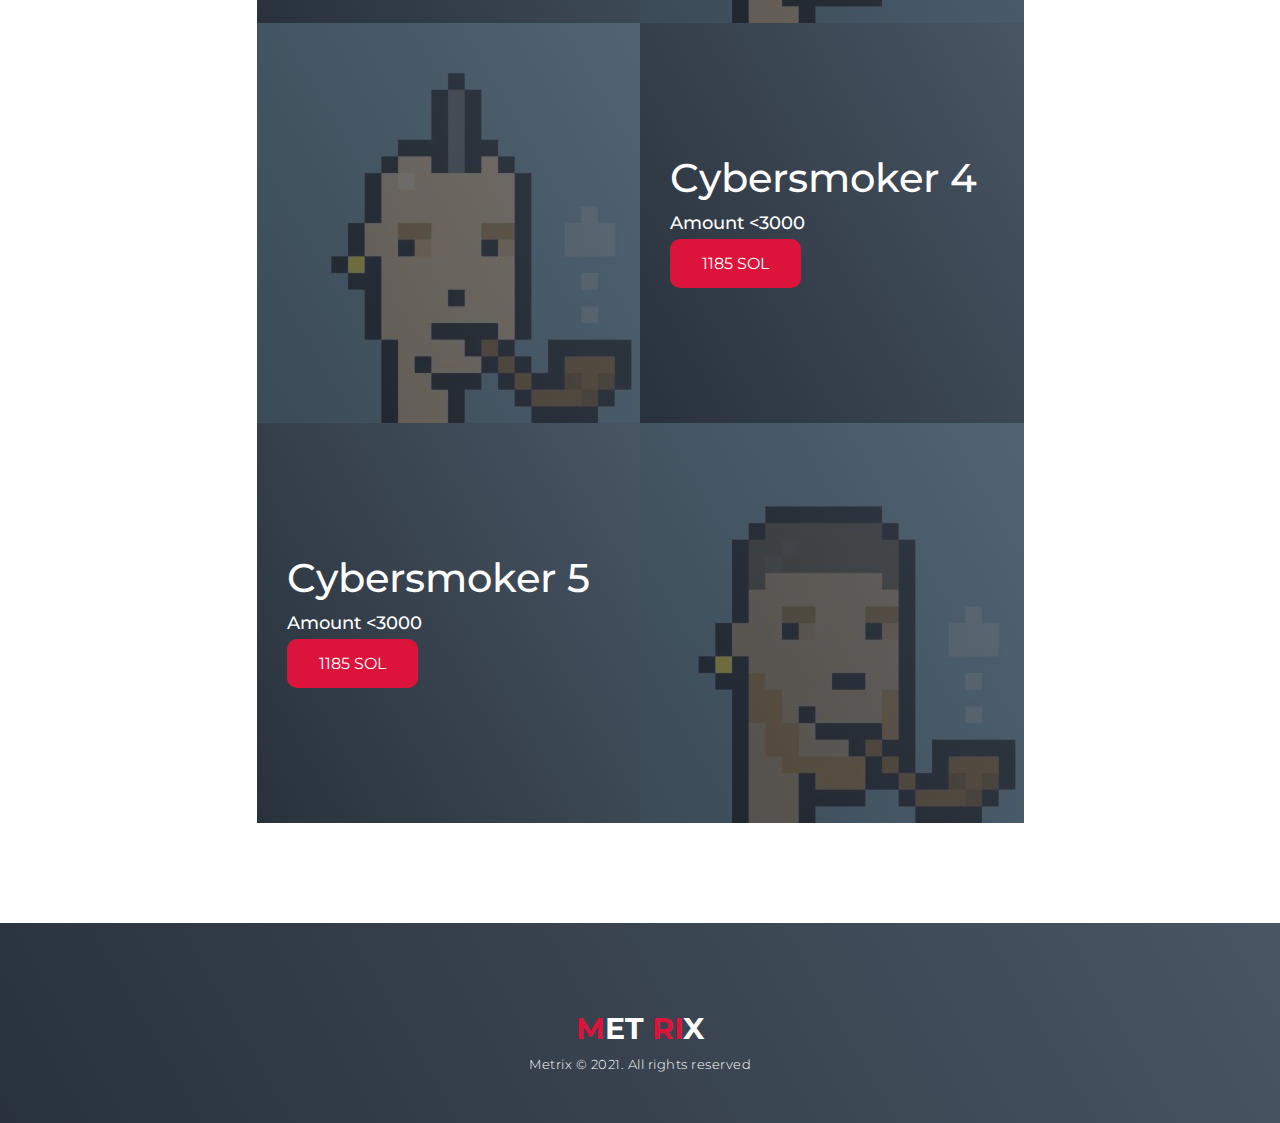
==== commit 4f99a56e: "Add files via upload" ====
--- a/index.html
+++ b/index.html
@@ -74,12 +74,11 @@
               <h2>Amount <3000</h2>
               <p>
                 <div>
-                  <a class="buy-with-crypto"
-                     href="https://commerce.coinbase.com/checkout/4ca9aadd-3eb0-4e63-b3d4-2dcdfed12832">
-                    0.07 ETH
+                  <a class="button-pay"
+                     href="https://nowpayments.io/payment/?iid=5781351694">
+                    1185 SOL
                   </a>
-                  <script src="https://commerce.coinbase.com/v1/checkout.js?version=201807">
-                  </script>
+                  
                 </div>
               </p>
             </div>
@@ -93,12 +92,11 @@
               <h2>Amount <3000</h2>
               <p>
                 <div>
-                  <a class="buy-with-crypto"
-                     href="https://commerce.coinbase.com/checkout/4ca9aadd-3eb0-4e63-b3d4-2dcdfed12832">
-                    0.07 ETH
+                  <a class="button-pay"
+                     href="https://nowpayments.io/payment/?iid=5781351694">
+                    1185 SOL
                   </a>
-                  <script src="https://commerce.coinbase.com/v1/checkout.js?version=201807">
-                  </script>
+                  
                 </div>
               </p>
             </div>
@@ -112,12 +110,11 @@
               <h2>Amount <3000</h2>
               <p>
                 <div>
-                  <a class="buy-with-crypto"
-                     href="https://commerce.coinbase.com/checkout/4ca9aadd-3eb0-4e63-b3d4-2dcdfed12832">
-                    0.07 ETH
+                  <a class="button-pay"
+                     href="https://nowpayments.io/payment/?iid=5781351694">
+                    1185 SOL
                   </a>
-                  <script src="https://commerce.coinbase.com/v1/checkout.js?version=201807">
-                  </script>
+                  
                 </div>
               </p>
             </div>
@@ -131,12 +128,11 @@
               <h2>Amount <3000</h2>
               <p>
                 <div>
-                  <a class="buy-with-crypto"
-                     href="https://commerce.coinbase.com/checkout/4ca9aadd-3eb0-4e63-b3d4-2dcdfed12832">
-                    0.07 ETH
+                  <a class="button-pay"
+                     href="https://nowpayments.io/payment/?iid=5781351694">
+                    1185 SOL
                   </a>
-                  <script src="https://commerce.coinbase.com/v1/checkout.js?version=201807">
-                  </script>
+                  
                 </div>
               </p>
             </div>
@@ -150,12 +146,11 @@
               <h2>Amount <3000</h2>
               <p>
                 <div>
-                  <a class="buy-with-crypto"
-                     href="https://commerce.coinbase.com/checkout/4ca9aadd-3eb0-4e63-b3d4-2dcdfed12832">
-                    0.07 ETH
+                  <a class="button-pay"
+                     href="https://nowpayments.io/payment/?iid=5781351694">
+                    1185 SOL
                   </a>
-                  <script src="https://commerce.coinbase.com/v1/checkout.js?version=201807">
-                  </script>
+                  
                 </div>
               </p>
             </div>
--- a/style.css
+++ b/style.css
@@ -756,4 +756,16 @@
 	align-items: center;
 	justify-content: center;
 	font-size: 48px;
+  }
+
+  .button-pay {
+	background-color: crimson;
+	border: none;
+	color: white;
+	padding: 15px 32px;
+	text-align: center;
+	text-decoration: none;
+	display: inline-block;
+	font-size: 16px;
+	border-radius: 10px;
   }